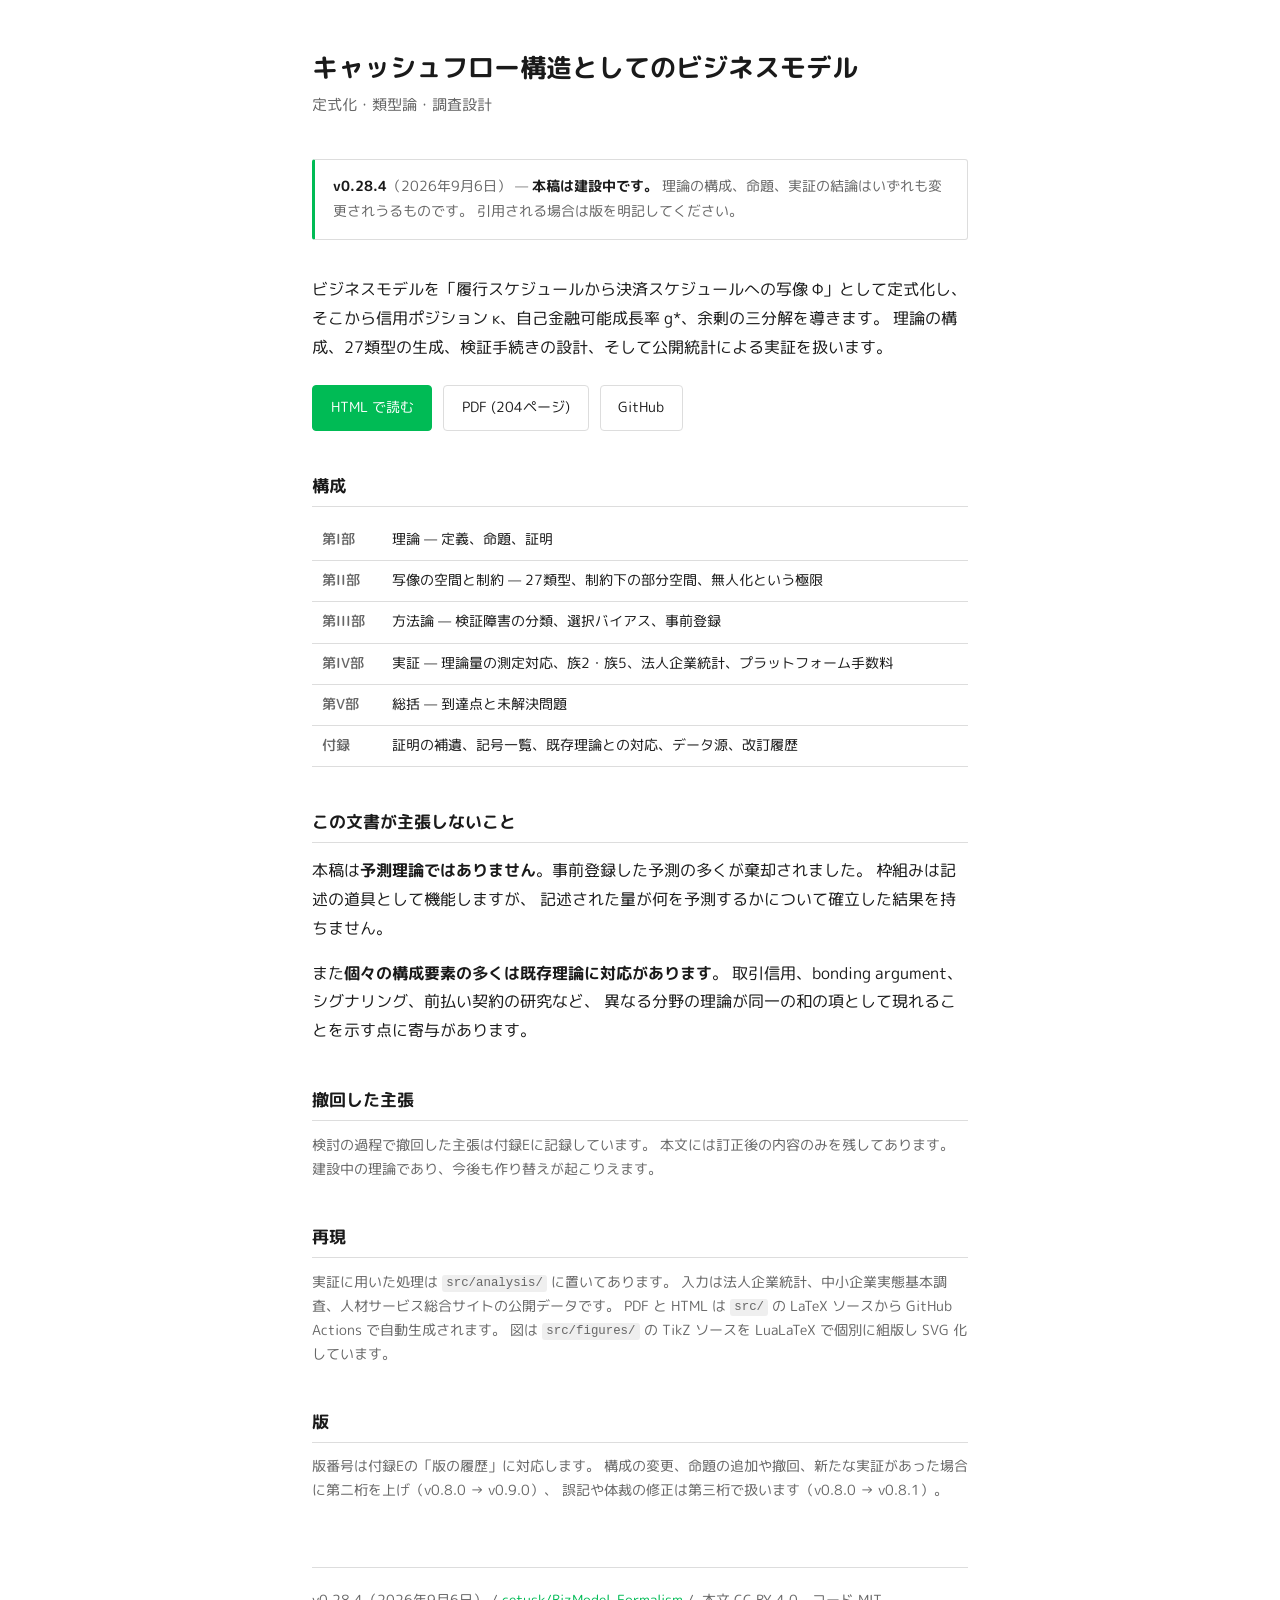
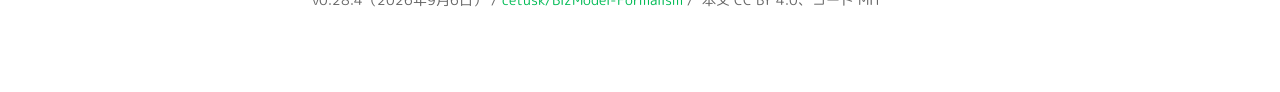
==== .github/assets/index.html @ 587f3c39 "第I部を精読し、未定義の記号と節の抜けを直した（v0.28.4） - 表6.1 とレイヤー表に $\hat U$ と $U$ が現れていたが、   どこにも定義がなかった。$\dbar-\delta$" ====
<!DOCTYPE html>
<html lang="ja">
<head>
<meta charset="utf-8">
<meta name="viewport" content="width=device-width,initial-scale=1">
<title>キャッシュフロー構造としてのビジネスモデル</title>
<link rel="preconnect" href="https://fonts.googleapis.com">
<link rel="preconnect" href="https://fonts.gstatic.com" crossorigin>
<link href="https://fonts.googleapis.com/css2?family=M+PLUS+Rounded+1c:wght@400;700&display=swap" rel="stylesheet">
<style>
:root{--fg:#1a1a1a;--muted:#666;--line:#ddd;--accent:#0b5;--bg:#fff}
@media (prefers-color-scheme:dark){
  :root{--fg:#e8e8e8;--muted:#999;--line:#333;--accent:#4c9;--bg:#151515}
}
*{box-sizing:border-box}
body{margin:0;padding:0;background:var(--bg);color:var(--fg);
  font-family:'M PLUS Rounded 1c',"Hiragino Maru Gothic ProN","Noto Sans CJK JP",sans-serif;
  line-height:1.8;font-size:16px}
.wrap{max-width:44rem;margin:0 auto;padding:3rem 1.5rem 5rem}
h1{font-size:1.6rem;line-height:1.5;margin:0 0 .3rem;font-weight:600}
.sub{color:var(--muted);font-size:.95rem;margin:0 0 2.5rem}
h2{font-size:1.05rem;margin:2.5rem 0 .8rem;padding-bottom:.3rem;
  border-bottom:1px solid var(--line);font-weight:600}
p{margin:0 0 1rem}
a{color:var(--accent);text-decoration:none}
a:hover{text-decoration:underline}
.actions{display:flex;gap:.7rem;flex-wrap:wrap;margin:1.5rem 0 0}
.btn{display:inline-block;padding:.55rem 1.1rem;border:1px solid var(--line);
  border-radius:4px;color:var(--fg);font-size:.9rem}
.btn.primary{background:var(--accent);border-color:var(--accent);color:#fff}
table{width:100%;border-collapse:collapse;font-size:.9rem;margin:.5rem 0 1rem}
th,td{text-align:left;padding:.45rem .6rem;border-bottom:1px solid var(--line);
  vertical-align:top}
th{color:var(--muted);font-weight:500;white-space:nowrap}
code{font-family:ui-monospace,Menlo,monospace;font-size:.88em;
  background:rgba(128,128,128,.13);padding:.1em .35em;border-radius:3px}
.banner{border:1px solid var(--line);border-left:3px solid var(--accent);
  border-radius:3px;padding:.9rem 1.1rem;margin:0 0 2.2rem;
  font-size:.9rem;line-height:1.75;color:var(--muted)}
.banner strong{color:var(--fg)}
.note{color:var(--muted);font-size:.88rem;line-height:1.7}
footer{margin-top:4rem;padding-top:1.2rem;border-top:1px solid var(--line);
  color:var(--muted);font-size:.85rem}
</style>
</head>
<body>
<div class="wrap">

<h1>キャッシュフロー構造としてのビジネスモデル</h1>
<p class="sub">定式化・類型論・調査設計</p>

<div class="banner">
<strong>v0.28.4</strong>（2026年9月6日）&nbsp;&mdash;&nbsp;<strong>本稿は建設中です。</strong>
理論の構成、命題、実証の結論はいずれも変更されうるものです。
引用される場合は版を明記してください。
</div>

<p>ビジネスモデルを「履行スケジュールから決済スケジュールへの写像 &Phi;」として定式化し、
そこから信用ポジション &kappa;、自己金融可能成長率 g*、余剰の三分解を導きます。
理論の構成、27類型の生成、検証手続きの設計、そして公開統計による実証を扱います。</p>

<div class="actions">
  <a class="btn primary" href="book/book.html">HTML で読む</a>
  <a class="btn" href="book.pdf">PDF (204ページ)</a>
  <a class="btn" href="https://github.com/cetusk/BizModel-Formalism">GitHub</a>
</div>

<h2>構成</h2>
<table>
<tr><th>第I部</th><td>理論 &mdash; 定義、命題、証明</td></tr>
<tr><th>第II部</th><td>写像の空間と制約 &mdash; 27類型、制約下の部分空間、無人化という極限</td></tr>
<tr><th>第III部</th><td>方法論 &mdash; 検証障害の分類、選択バイアス、事前登録</td></tr>
<tr><th>第IV部</th><td>実証 &mdash; 理論量の測定対応、族2・族5、法人企業統計、プラットフォーム手数料</td></tr>
<tr><th>第V部</th><td>総括 &mdash; 到達点と未解決問題</td></tr>
<tr><th>付録</th><td>証明の補遺、記号一覧、既存理論との対応、データ源、改訂履歴</td></tr>
</table>

<h2>この文書が主張しないこと</h2>
<p>本稿は<strong>予測理論ではありません</strong>。事前登録した予測の多くが棄却されました。
枠組みは記述の道具として機能しますが、
記述された量が何を予測するかについて確立した結果を持ちません。</p>
<p>また<strong>個々の構成要素の多くは既存理論に対応があります</strong>。
取引信用、bonding argument、シグナリング、前払い契約の研究など、
異なる分野の理論が同一の和の項として現れることを示す点に寄与があります。</p>

<h2>撤回した主張</h2>
<p class="note">検討の過程で撤回した主張は付録Eに記録しています。
本文には訂正後の内容のみを残してあります。
建設中の理論であり、今後も作り替えが起こりえます。</p>

<h2>再現</h2>
<p class="note">実証に用いた処理は <code>src/analysis/</code> に置いてあります。
入力は法人企業統計、中小企業実態基本調査、人材サービス総合サイトの公開データです。
PDF と HTML は <code>src/</code> の LaTeX ソースから GitHub Actions で自動生成されます。
図は <code>src/figures/</code> の TikZ ソースを LuaLaTeX で個別に組版し SVG 化しています。</p>

<h2>版</h2>
<p class="note">版番号は付録Eの「版の履歴」に対応します。
構成の変更、命題の追加や撤回、新たな実証があった場合に第二桁を上げ（v0.8.0 &rarr; v0.9.0）、
誤記や体裁の修正は第三桁で扱います（v0.8.0 &rarr; v0.8.1）。</p>

<footer>
v0.28.4（2026年9月6日）&nbsp;/&nbsp;<a href="https://github.com/cetusk/BizModel-Formalism">cetusk/BizModel-Formalism</a>&nbsp;/&nbsp;
本文 CC BY 4.0、コード MIT
</footer>

</div>
</body>
</html>
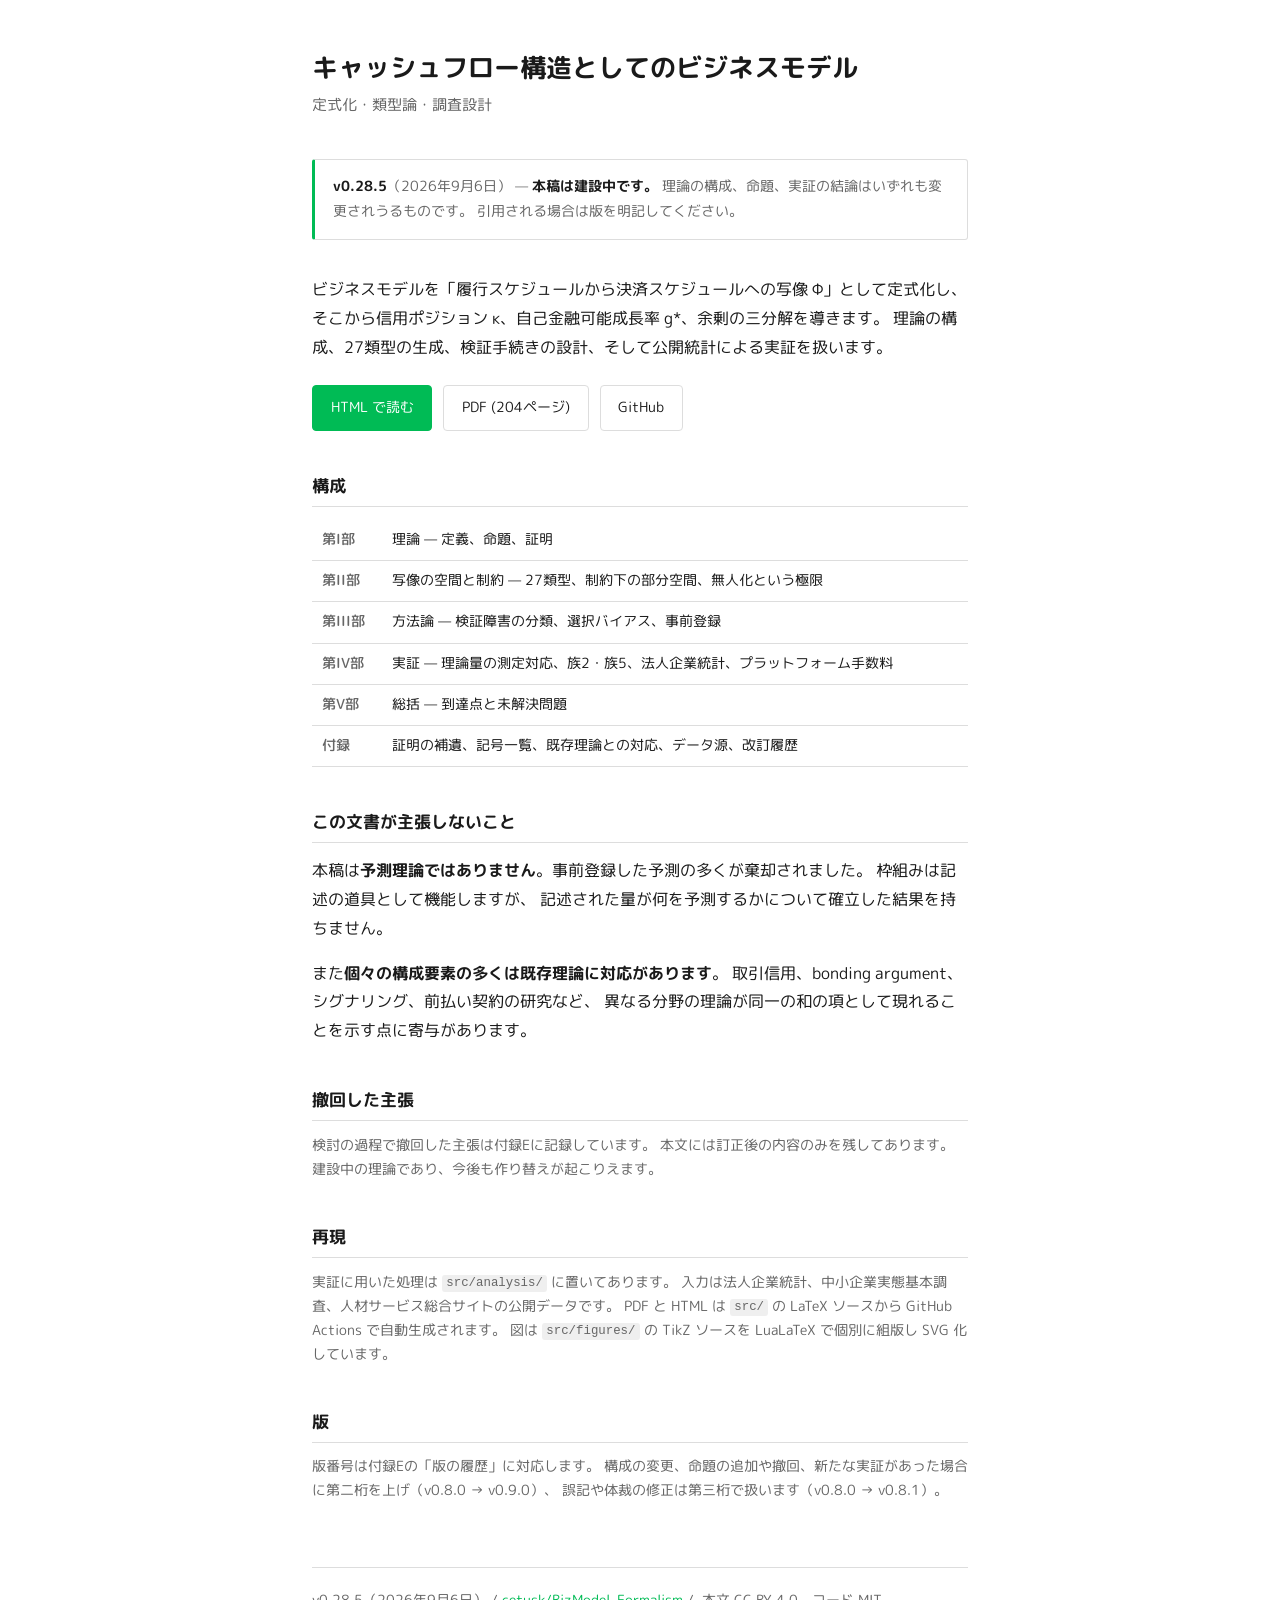
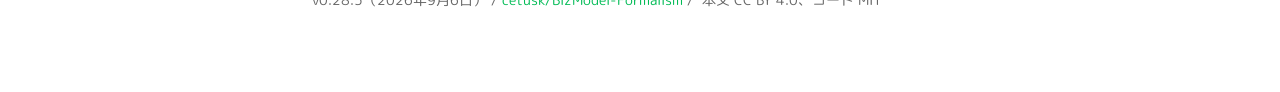
==== commit b897f190: "第II部と総括を精読し、重複と表の壊れを直した（v0.28.5） - 第19.4.3節の表に \\\\ が入っており、空行が二つ出ていた - 第19.3節の冒頭で第13.2節を二文続けて参照していた " ====
--- a/.github/assets/index.html
+++ b/.github/assets/index.html
@@ -50,7 +50,7 @@
 <p class="sub">定式化・類型論・調査設計</p>
 
 <div class="banner">
-<strong>v0.28.4</strong>（2026年9月6日）&nbsp;&mdash;&nbsp;<strong>本稿は建設中です。</strong>
+<strong>v0.28.5</strong>（2026年9月6日）&nbsp;&mdash;&nbsp;<strong>本稿は建設中です。</strong>
 理論の構成、命題、実証の結論はいずれも変更されうるものです。
 引用される場合は版を明記してください。
 </div>
@@ -100,7 +100,7 @@
 誤記や体裁の修正は第三桁で扱います（v0.8.0 &rarr; v0.8.1）。</p>
 
 <footer>
-v0.28.4（2026年9月6日）&nbsp;/&nbsp;<a href="https://github.com/cetusk/BizModel-Formalism">cetusk/BizModel-Formalism</a>&nbsp;/&nbsp;
+v0.28.5（2026年9月6日）&nbsp;/&nbsp;<a href="https://github.com/cetusk/BizModel-Formalism">cetusk/BizModel-Formalism</a>&nbsp;/&nbsp;
 本文 CC BY 4.0、コード MIT
 </footer>
 
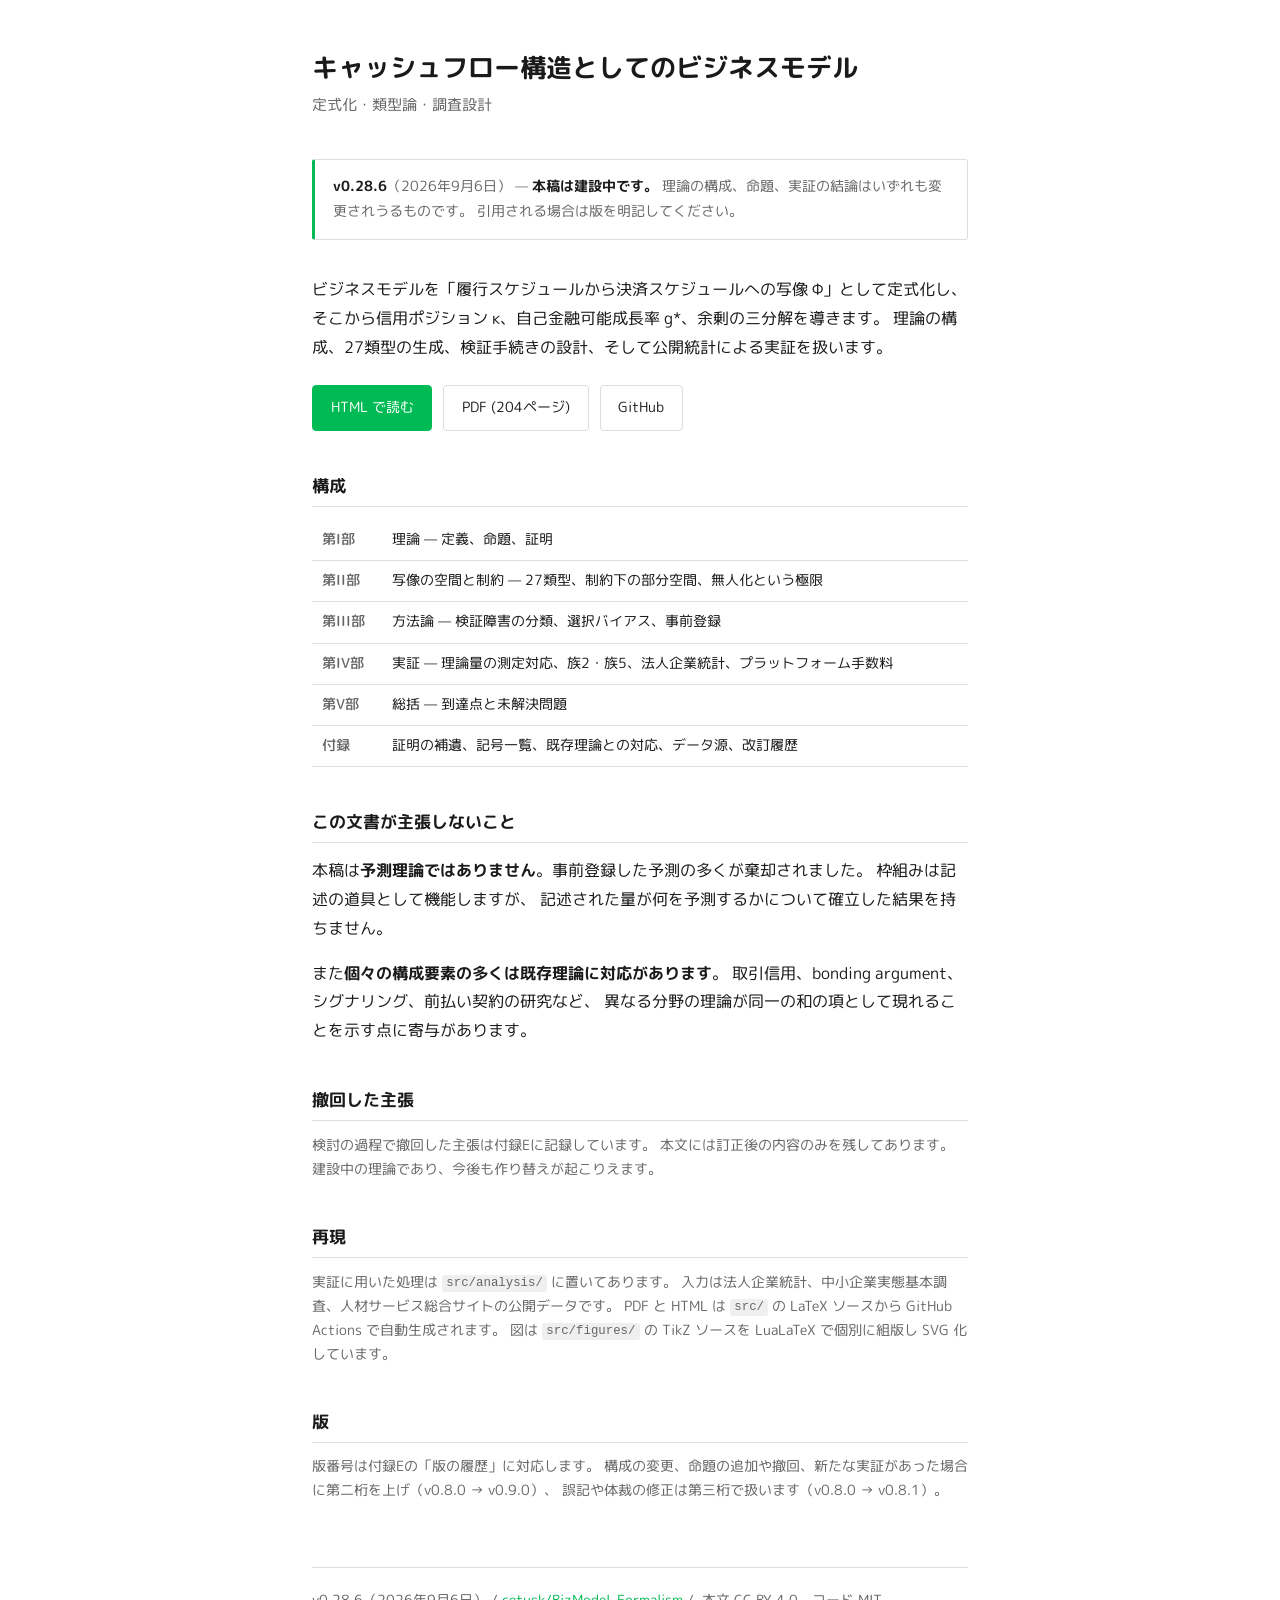
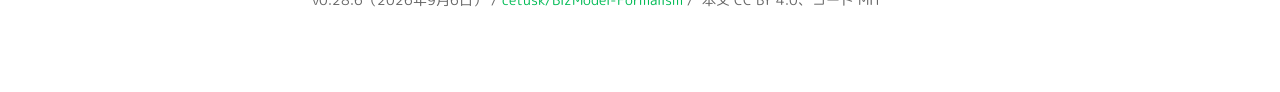
==== commit f0a1005b: "すべての図を本文から参照させ、参照先の誤りを直した（v0.28.6） - 12 図のうち 7 図が本文から一度も参照されていなかった。   図は本文が指してこそ位置が定まるので、それぞれ参照を入れた " ====
--- a/.github/assets/index.html
+++ b/.github/assets/index.html
@@ -50,7 +50,7 @@
 <p class="sub">定式化・類型論・調査設計</p>
 
 <div class="banner">
-<strong>v0.28.5</strong>（2026年9月6日）&nbsp;&mdash;&nbsp;<strong>本稿は建設中です。</strong>
+<strong>v0.28.6</strong>（2026年9月6日）&nbsp;&mdash;&nbsp;<strong>本稿は建設中です。</strong>
 理論の構成、命題、実証の結論はいずれも変更されうるものです。
 引用される場合は版を明記してください。
 </div>
@@ -100,7 +100,7 @@
 誤記や体裁の修正は第三桁で扱います（v0.8.0 &rarr; v0.8.1）。</p>
 
 <footer>
-v0.28.5（2026年9月6日）&nbsp;/&nbsp;<a href="https://github.com/cetusk/BizModel-Formalism">cetusk/BizModel-Formalism</a>&nbsp;/&nbsp;
+v0.28.6（2026年9月6日）&nbsp;/&nbsp;<a href="https://github.com/cetusk/BizModel-Formalism">cetusk/BizModel-Formalism</a>&nbsp;/&nbsp;
 本文 CC BY 4.0、コード MIT
 </footer>
 
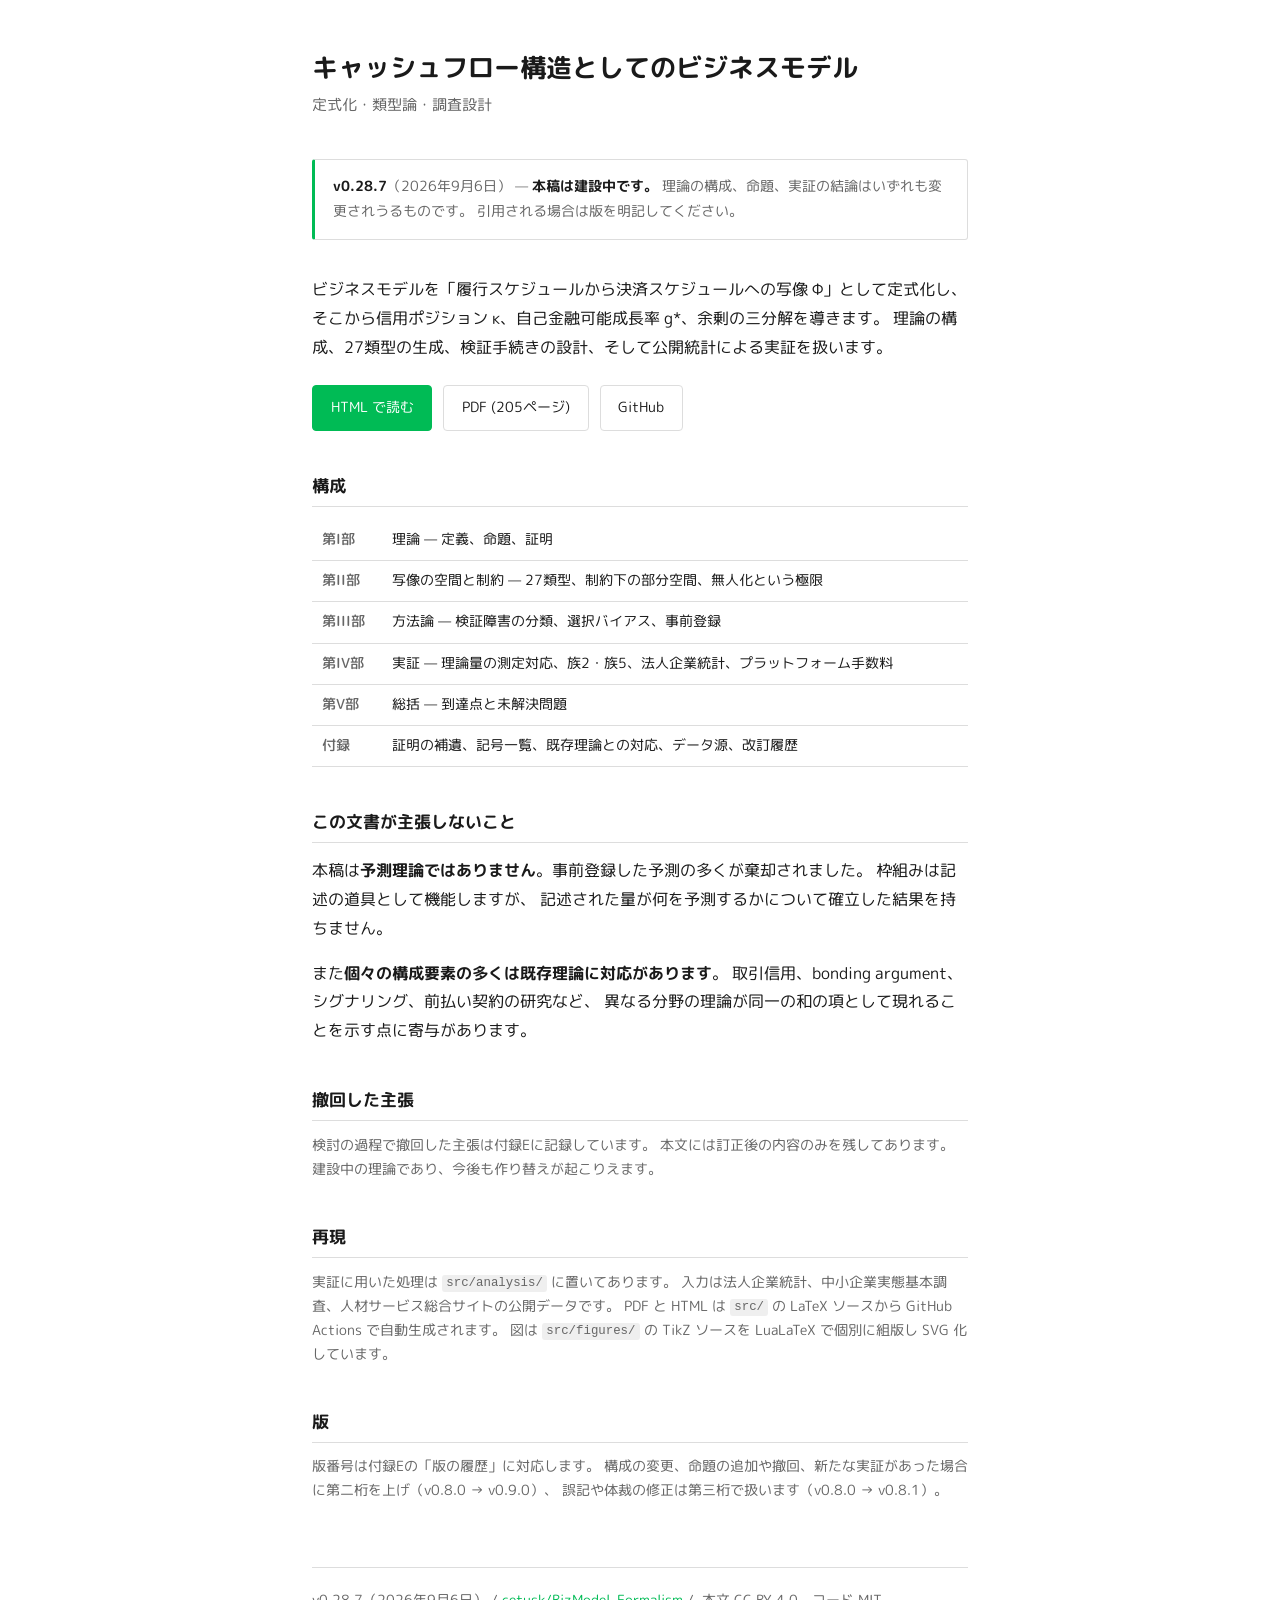
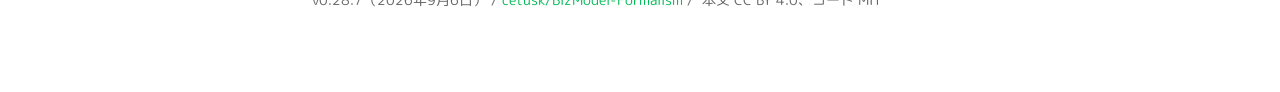
==== commit e105838f: "序論の部構成と証明の所在を実態に合わせた（v0.28.7） - 「本稿は六部からなる」と書きながら、表には五部しか載っていなかった。   付録の行を足した - 「証明は付録Aに集約してある」と書いてい" ====
--- a/.github/assets/index.html
+++ b/.github/assets/index.html
@@ -50,7 +50,7 @@
 <p class="sub">定式化・類型論・調査設計</p>
 
 <div class="banner">
-<strong>v0.28.6</strong>（2026年9月6日）&nbsp;&mdash;&nbsp;<strong>本稿は建設中です。</strong>
+<strong>v0.28.7</strong>（2026年9月6日）&nbsp;&mdash;&nbsp;<strong>本稿は建設中です。</strong>
 理論の構成、命題、実証の結論はいずれも変更されうるものです。
 引用される場合は版を明記してください。
 </div>
@@ -61,7 +61,7 @@
 
 <div class="actions">
   <a class="btn primary" href="book/book.html">HTML で読む</a>
-  <a class="btn" href="book.pdf">PDF (204ページ)</a>
+  <a class="btn" href="book.pdf">PDF (205ページ)</a>
   <a class="btn" href="https://github.com/cetusk/BizModel-Formalism">GitHub</a>
 </div>
 
@@ -100,7 +100,7 @@
 誤記や体裁の修正は第三桁で扱います（v0.8.0 &rarr; v0.8.1）。</p>
 
 <footer>
-v0.28.6（2026年9月6日）&nbsp;/&nbsp;<a href="https://github.com/cetusk/BizModel-Formalism">cetusk/BizModel-Formalism</a>&nbsp;/&nbsp;
+v0.28.7（2026年9月6日）&nbsp;/&nbsp;<a href="https://github.com/cetusk/BizModel-Formalism">cetusk/BizModel-Formalism</a>&nbsp;/&nbsp;
 本文 CC BY 4.0、コード MIT
 </footer>
 
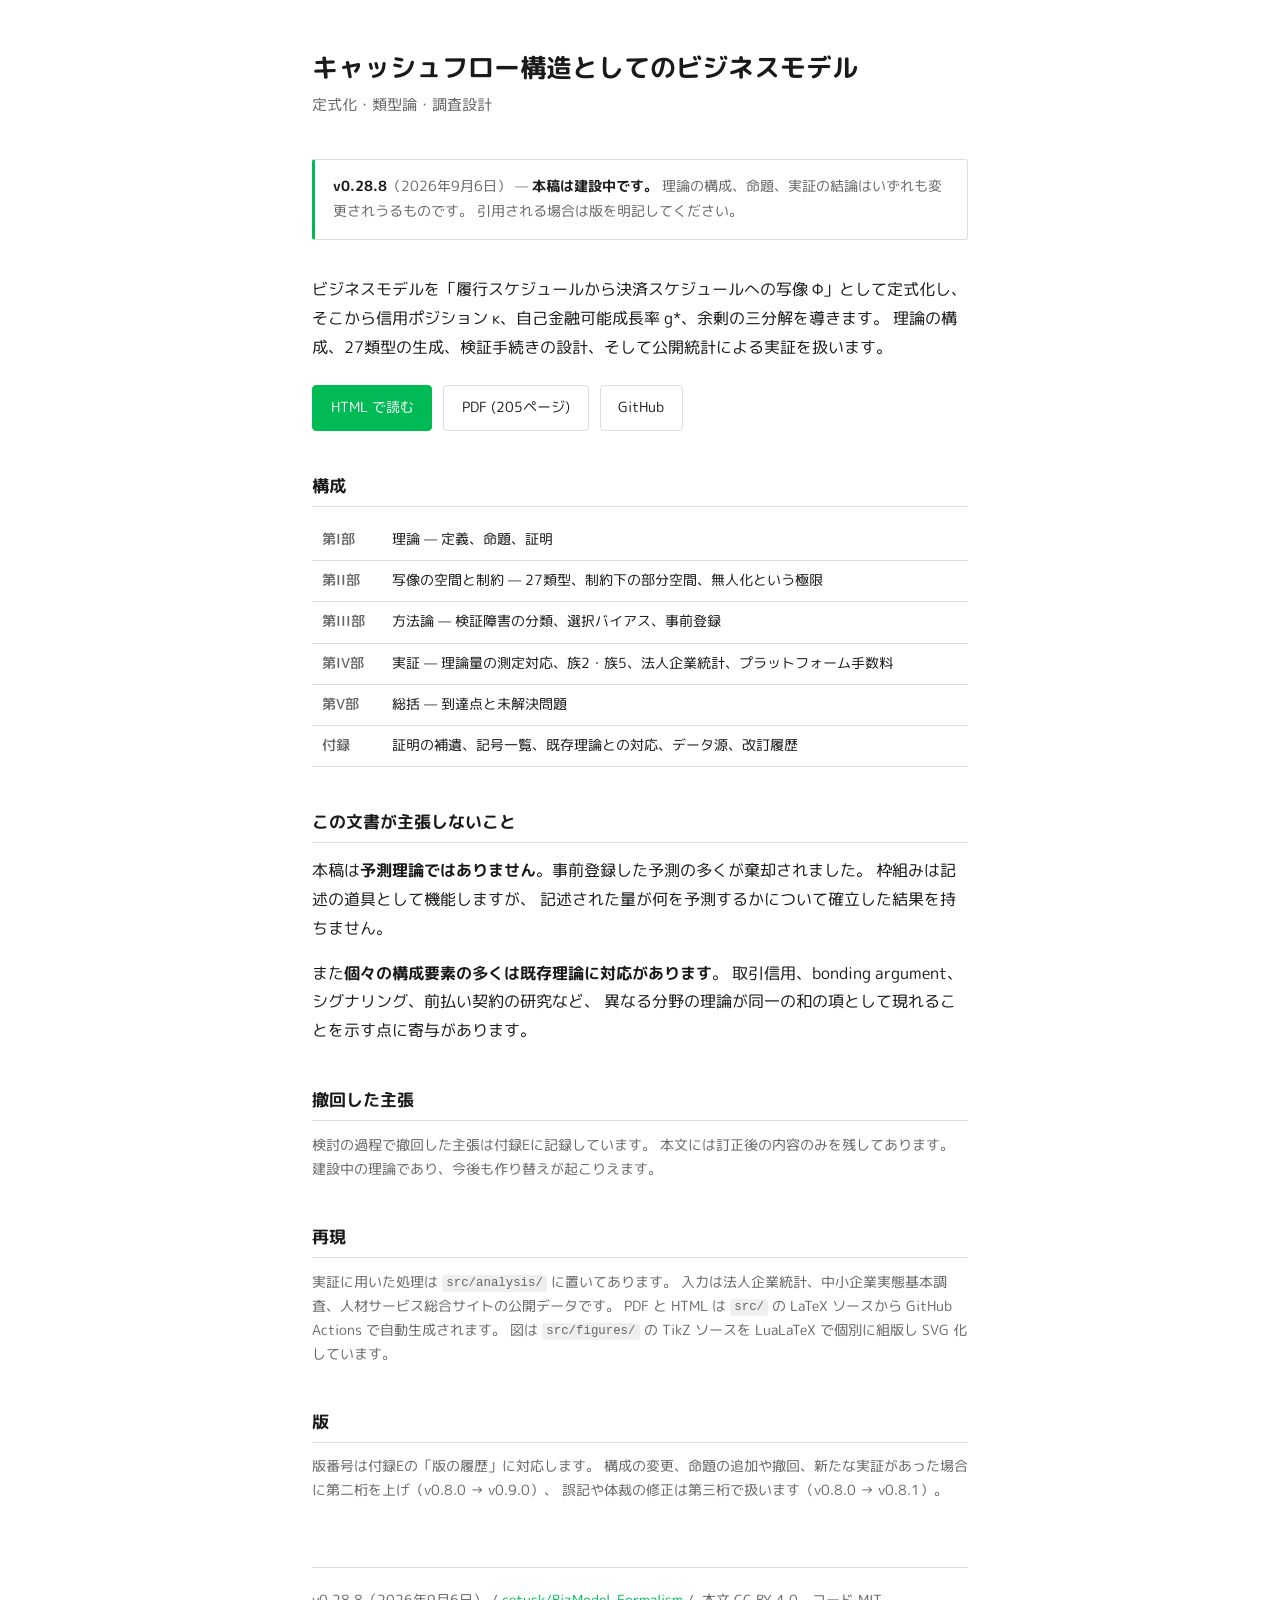
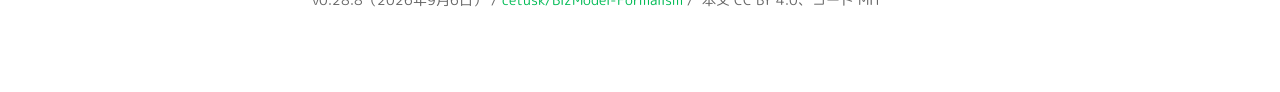
==== commit f5bf14bd: "制度層の形式数の食い違いを直し、点検の記録を残した（v0.28.8） - 第6章の注は制度層の作用を三形式としているのに、第17章は二形式と述べ、   さらに「第6.2節はこの区別を含んでいない」と誤" ====
--- a/.github/assets/index.html
+++ b/.github/assets/index.html
@@ -50,7 +50,7 @@
 <p class="sub">定式化・類型論・調査設計</p>
 
 <div class="banner">
-<strong>v0.28.7</strong>（2026年9月6日）&nbsp;&mdash;&nbsp;<strong>本稿は建設中です。</strong>
+<strong>v0.28.8</strong>（2026年9月6日）&nbsp;&mdash;&nbsp;<strong>本稿は建設中です。</strong>
 理論の構成、命題、実証の結論はいずれも変更されうるものです。
 引用される場合は版を明記してください。
 </div>
@@ -100,7 +100,7 @@
 誤記や体裁の修正は第三桁で扱います（v0.8.0 &rarr; v0.8.1）。</p>
 
 <footer>
-v0.28.7（2026年9月6日）&nbsp;/&nbsp;<a href="https://github.com/cetusk/BizModel-Formalism">cetusk/BizModel-Formalism</a>&nbsp;/&nbsp;
+v0.28.8（2026年9月6日）&nbsp;/&nbsp;<a href="https://github.com/cetusk/BizModel-Formalism">cetusk/BizModel-Formalism</a>&nbsp;/&nbsp;
 本文 CC BY 4.0、コード MIT
 </footer>
 
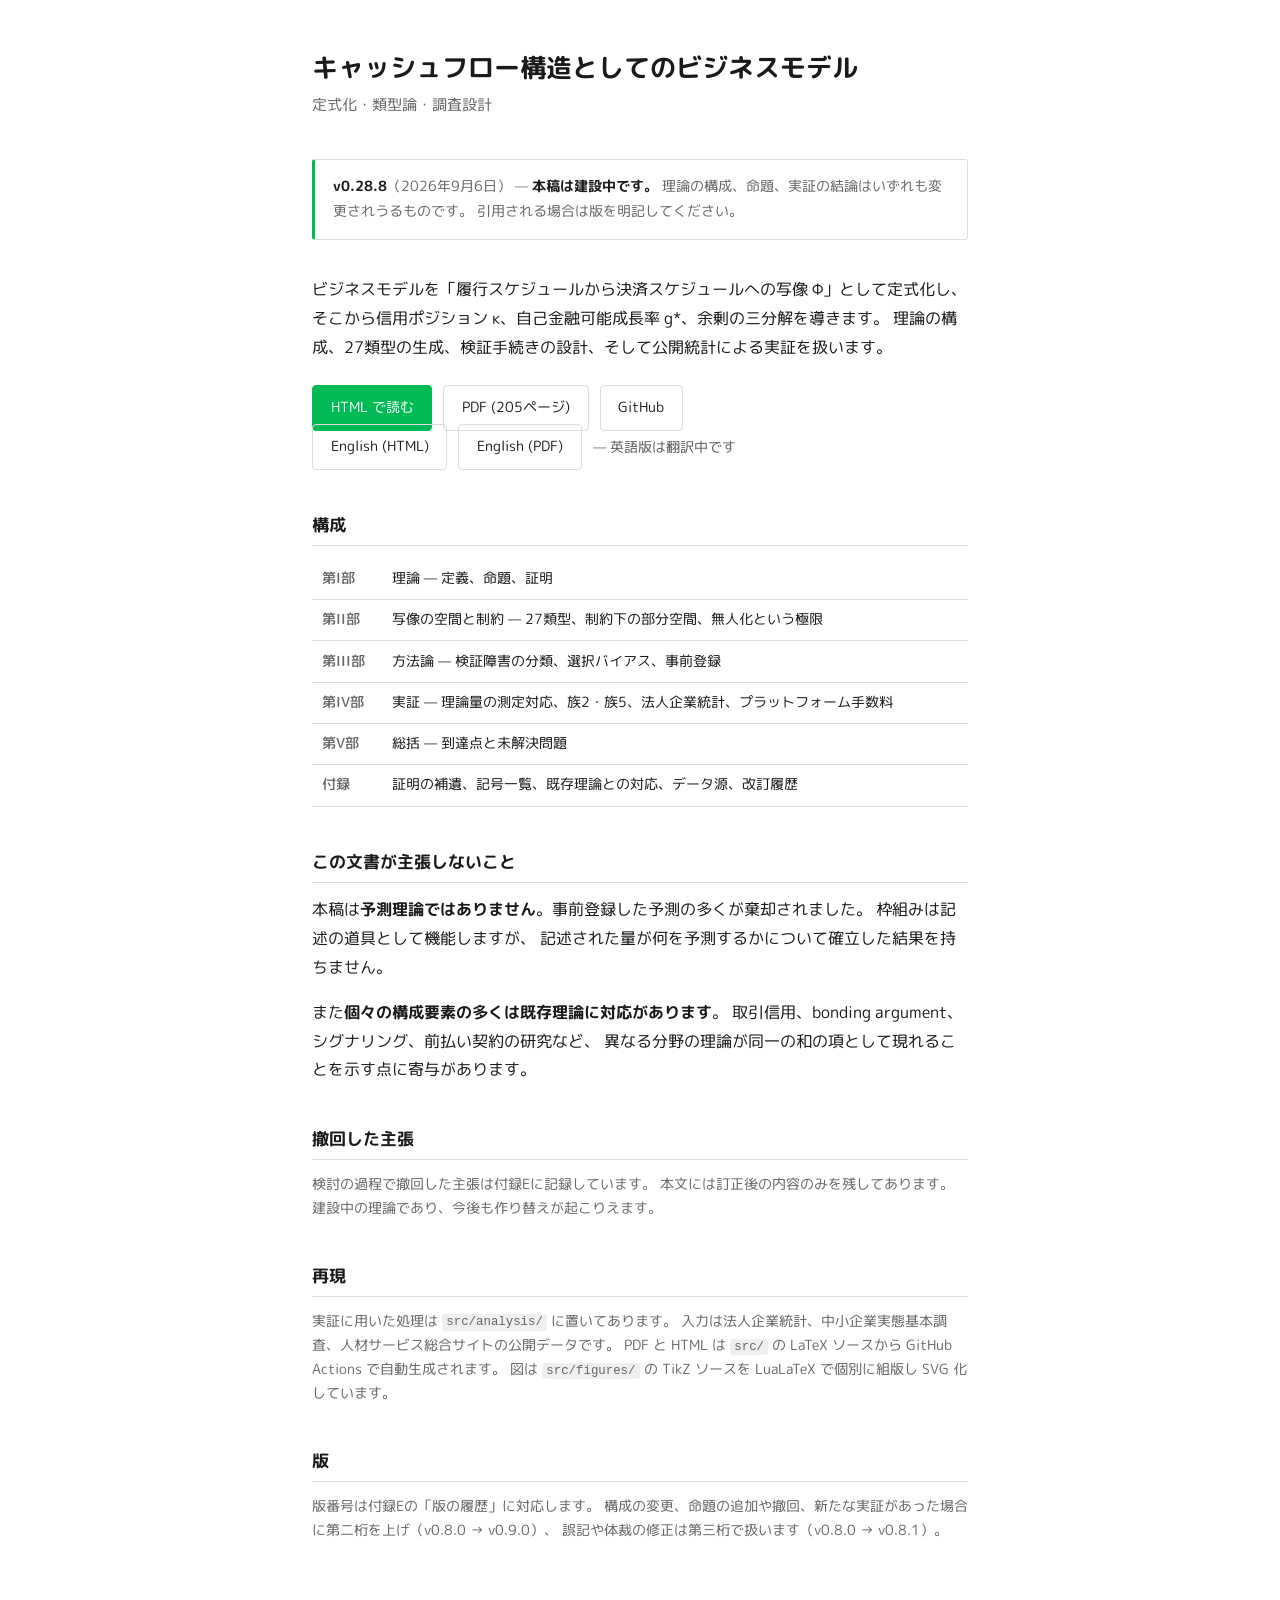
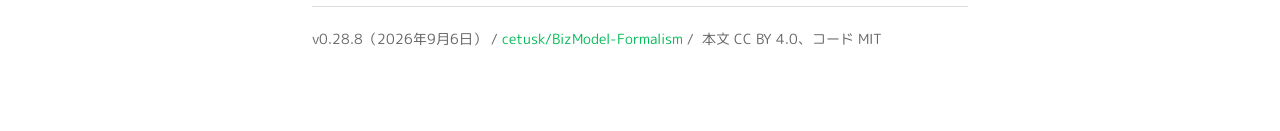
==== commit 2a63988b: "英語版への切り替えを README・HTML・トップページに用意した - README.en.md を追加し、README.md との相互リンクを冒頭に置いた - inject-sidebar.py " ====
--- a/.github/assets/index.html
+++ b/.github/assets/index.html
@@ -65,6 +65,12 @@
   <a class="btn" href="https://github.com/cetusk/BizModel-Formalism">GitHub</a>
 </div>
 
+<div class="actions" style="margin-top:-.4em">
+  <a class="btn" href="book-en/book-en.html">English (HTML)</a>
+  <a class="btn" href="book-en.pdf">English (PDF)</a>
+  <span style="font-size:.86em;opacity:.7;align-self:center">&mdash; 英語版は翻訳中です</span>
+</div>
+
 <h2>構成</h2>
 <table>
 <tr><th>第I部</th><td>理論 &mdash; 定義、命題、証明</td></tr>
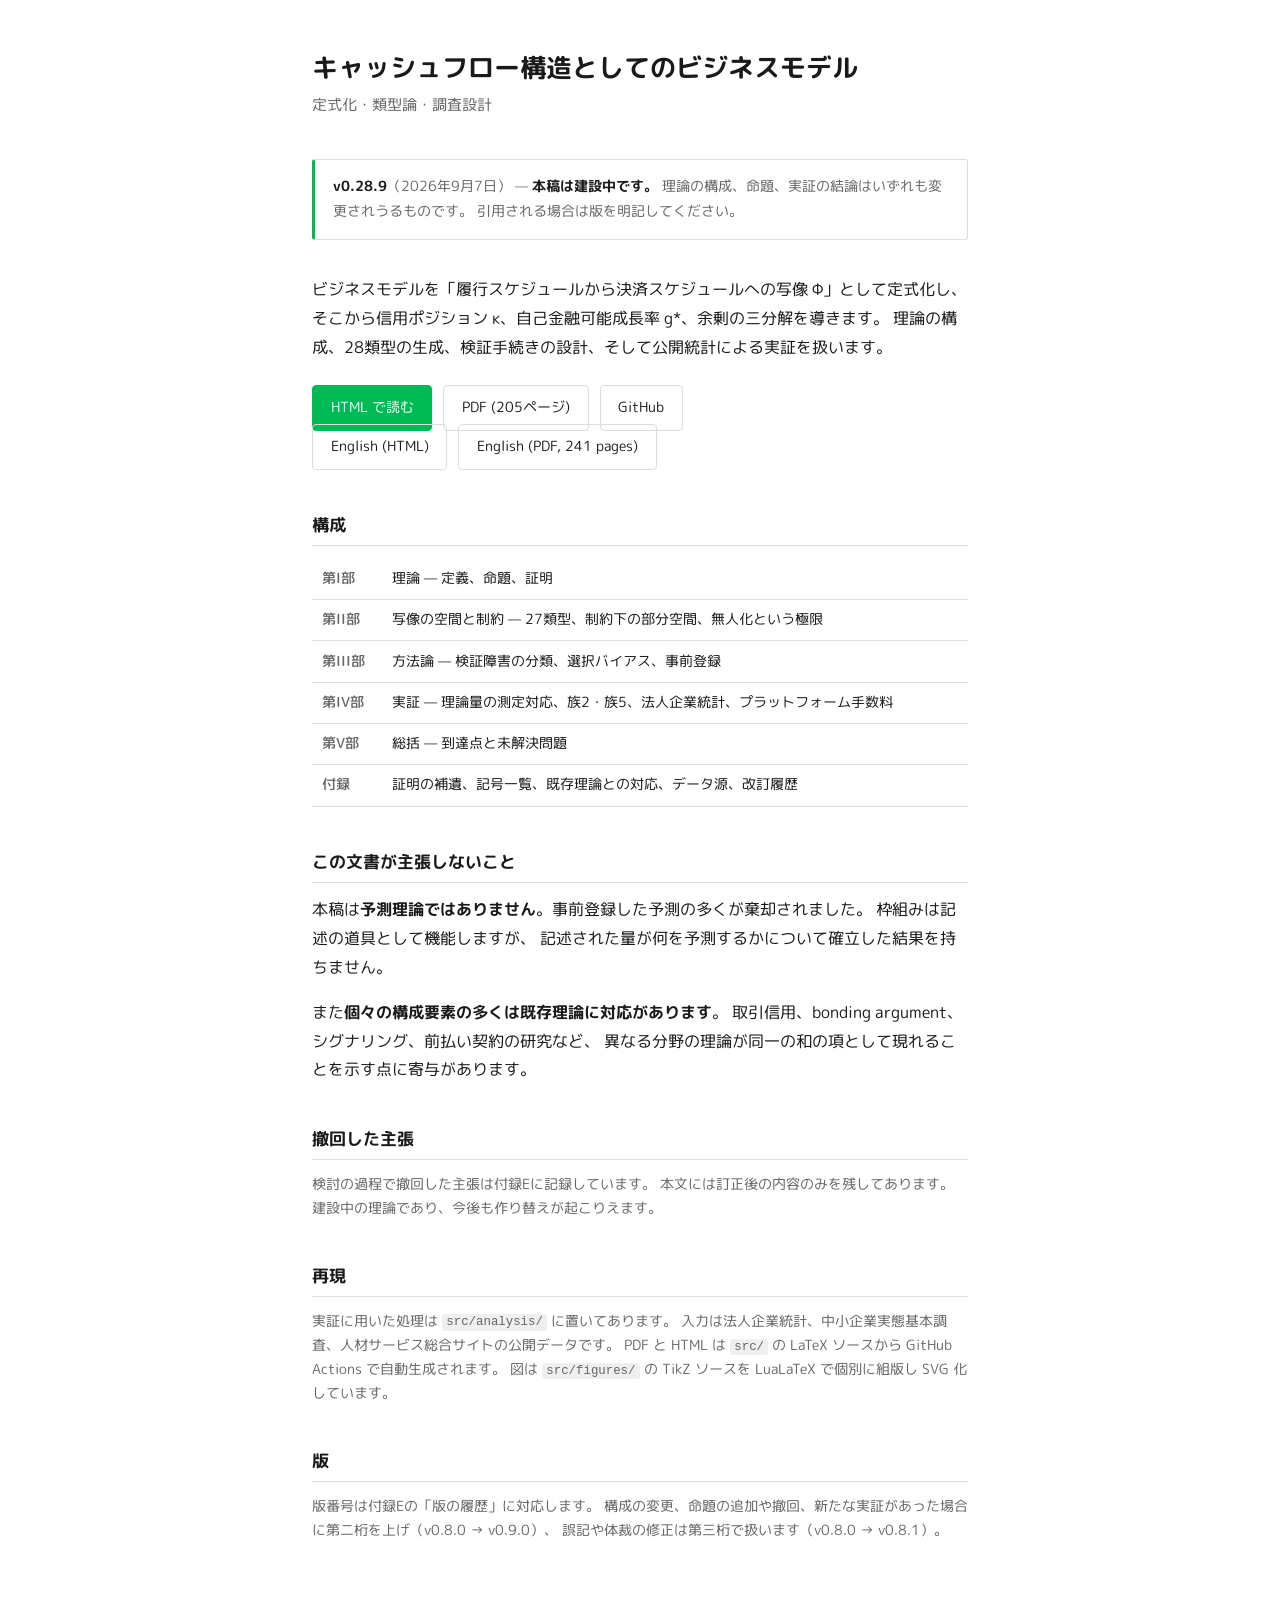
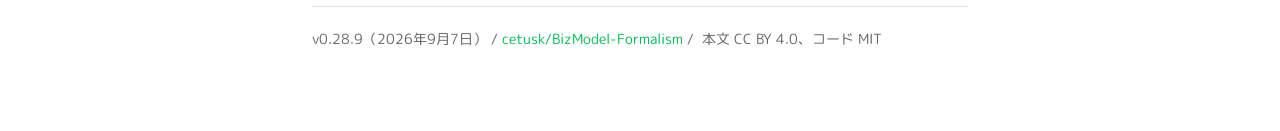
==== commit 4fdb166c: "英語版を全訳し、図とHTMLも英語で通した（v0.28.9） 残っていた第15章・第16章の後半・付録A〜Eを訳し、英語版を日本語版と 一対一に揃えた。241ページ、エラー・未定義参照・未引用・オーバ" ====
--- a/.github/assets/index.html
+++ b/.github/assets/index.html
@@ -50,14 +50,14 @@
 <p class="sub">定式化・類型論・調査設計</p>
 
 <div class="banner">
-<strong>v0.28.8</strong>（2026年9月6日）&nbsp;&mdash;&nbsp;<strong>本稿は建設中です。</strong>
+<strong>v0.28.9</strong>（2026年9月7日）&nbsp;&mdash;&nbsp;<strong>本稿は建設中です。</strong>
 理論の構成、命題、実証の結論はいずれも変更されうるものです。
 引用される場合は版を明記してください。
 </div>
 
 <p>ビジネスモデルを「履行スケジュールから決済スケジュールへの写像 &Phi;」として定式化し、
 そこから信用ポジション &kappa;、自己金融可能成長率 g*、余剰の三分解を導きます。
-理論の構成、27類型の生成、検証手続きの設計、そして公開統計による実証を扱います。</p>
+理論の構成、28類型の生成、検証手続きの設計、そして公開統計による実証を扱います。</p>
 
 <div class="actions">
   <a class="btn primary" href="book/book.html">HTML で読む</a>
@@ -67,8 +67,7 @@
 
 <div class="actions" style="margin-top:-.4em">
   <a class="btn" href="book-en/book-en.html">English (HTML)</a>
-  <a class="btn" href="book-en.pdf">English (PDF)</a>
-  <span style="font-size:.86em;opacity:.7;align-self:center">&mdash; 英語版は翻訳中です</span>
+  <a class="btn" href="book-en.pdf">English (PDF, 241 pages)</a>
 </div>
 
 <h2>構成</h2>
@@ -106,7 +105,7 @@
 誤記や体裁の修正は第三桁で扱います（v0.8.0 &rarr; v0.8.1）。</p>
 
 <footer>
-v0.28.8（2026年9月6日）&nbsp;/&nbsp;<a href="https://github.com/cetusk/BizModel-Formalism">cetusk/BizModel-Formalism</a>&nbsp;/&nbsp;
+v0.28.9（2026年9月7日）&nbsp;/&nbsp;<a href="https://github.com/cetusk/BizModel-Formalism">cetusk/BizModel-Formalism</a>&nbsp;/&nbsp;
 本文 CC BY 4.0、コード MIT
 </footer>
 
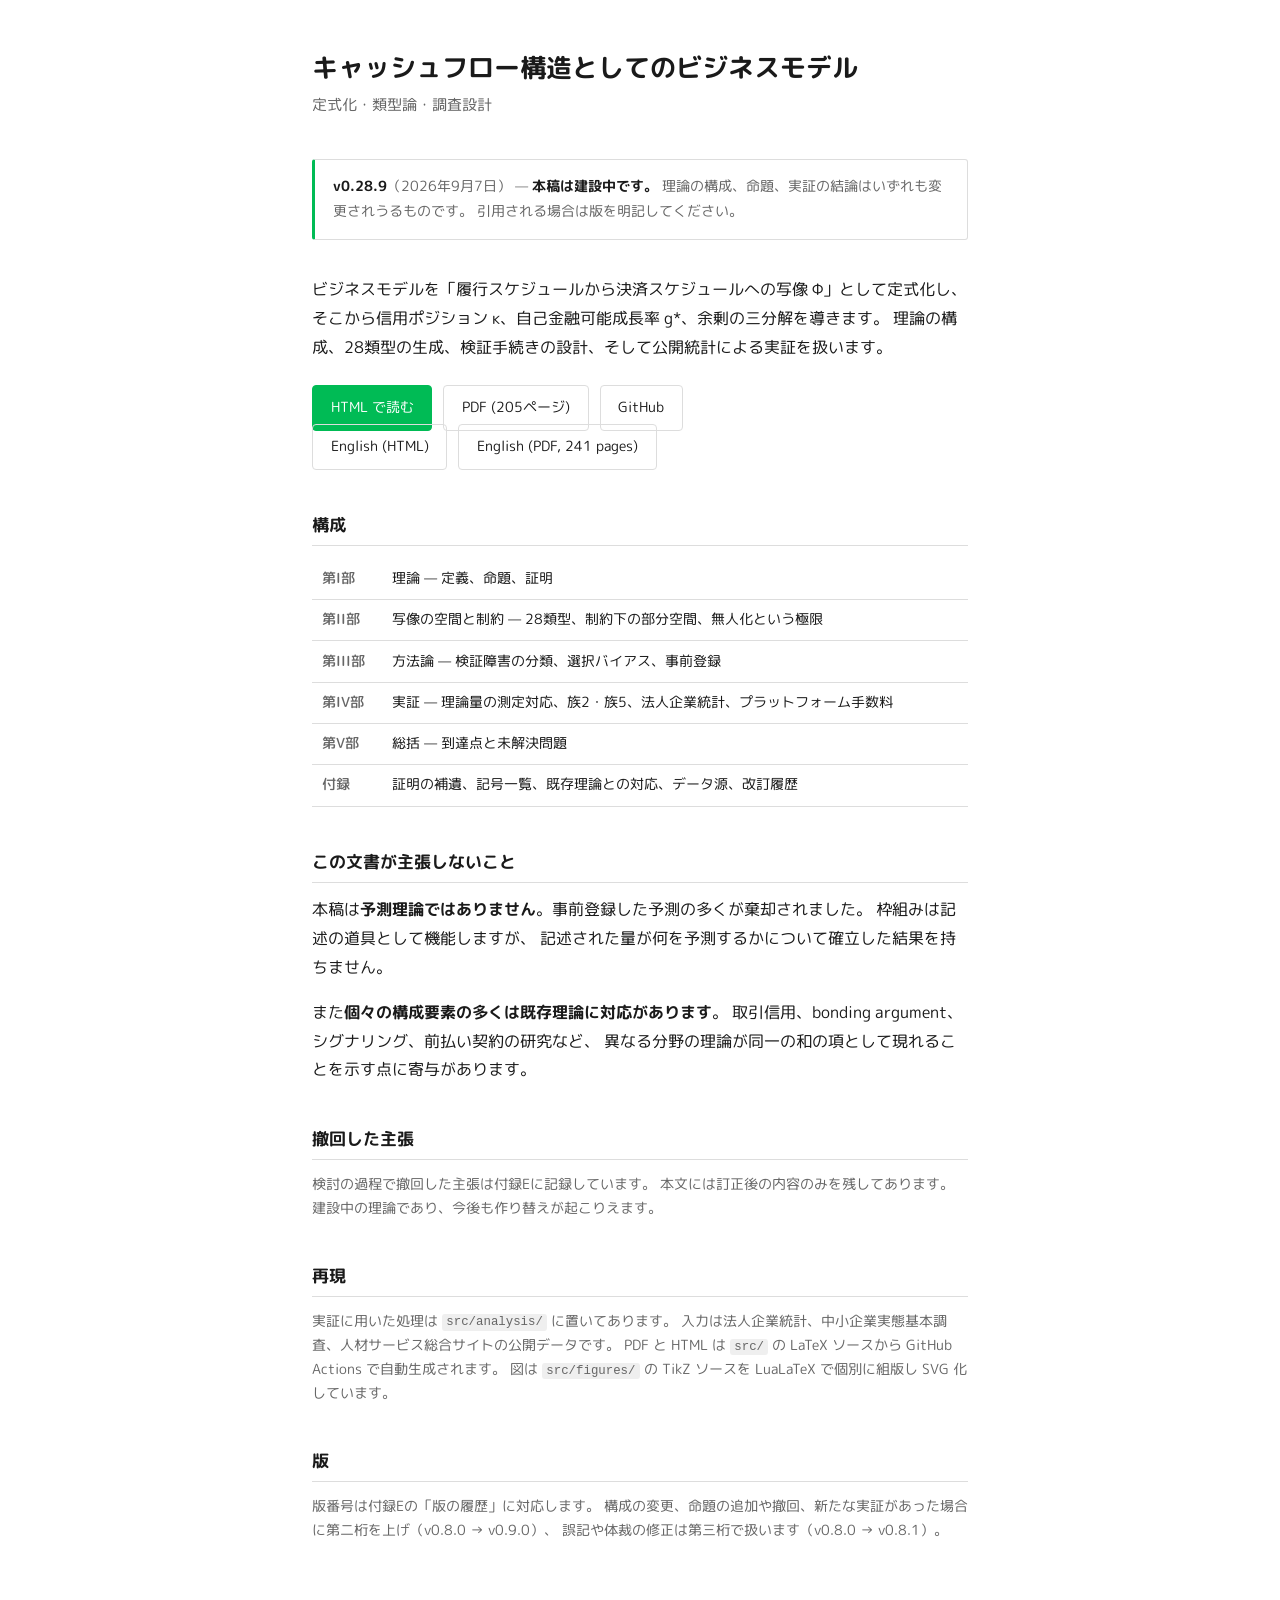
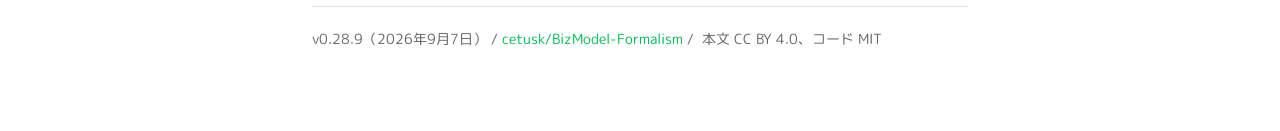
==== commit 428773ad: "類型の件数を28に揃えた（README と index.html） 第9段階でカタログを28に訂正したが、README の構成表と index.html の構成表に27が残っていた。付録Eの記録は 当" ====
--- a/.github/assets/index.html
+++ b/.github/assets/index.html
@@ -73,7 +73,7 @@
 <h2>構成</h2>
 <table>
 <tr><th>第I部</th><td>理論 &mdash; 定義、命題、証明</td></tr>
-<tr><th>第II部</th><td>写像の空間と制約 &mdash; 27類型、制約下の部分空間、無人化という極限</td></tr>
+<tr><th>第II部</th><td>写像の空間と制約 &mdash; 28類型、制約下の部分空間、無人化という極限</td></tr>
 <tr><th>第III部</th><td>方法論 &mdash; 検証障害の分類、選択バイアス、事前登録</td></tr>
 <tr><th>第IV部</th><td>実証 &mdash; 理論量の測定対応、族2・族5、法人企業統計、プラットフォーム手数料</td></tr>
 <tr><th>第V部</th><td>総括 &mdash; 到達点と未解決問題</td></tr>
